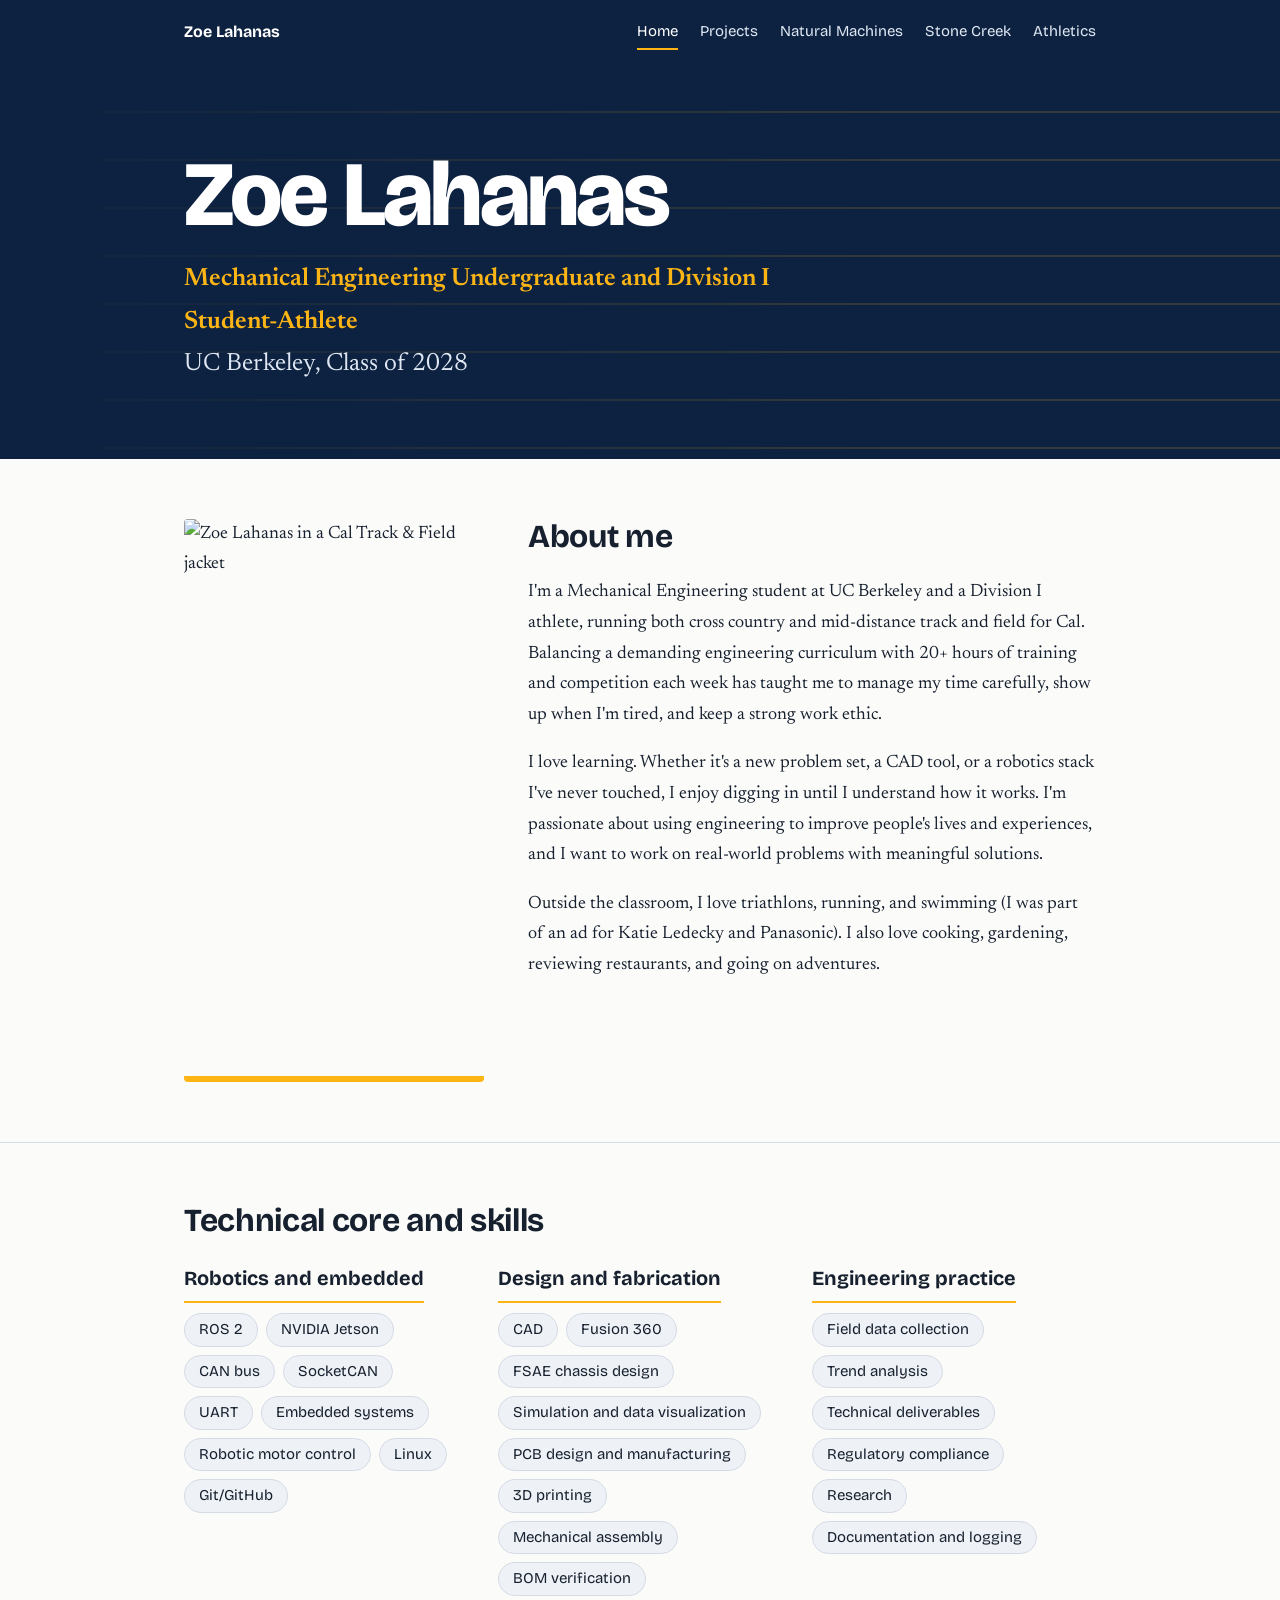
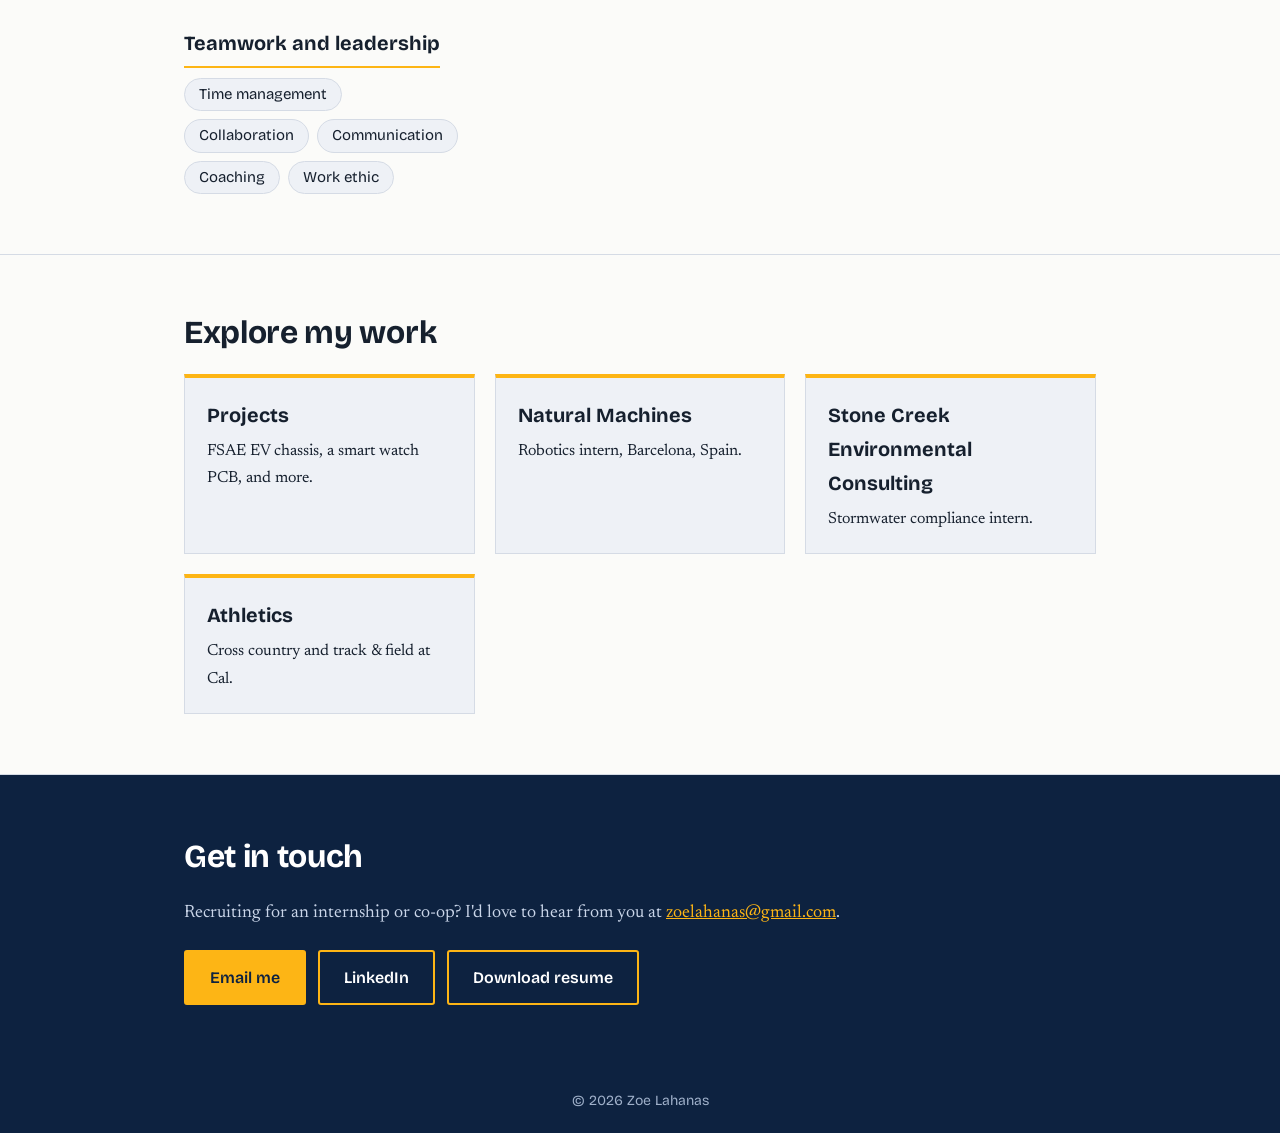
==== index.html @ f95262c6 "Add files via upload" ====
<!DOCTYPE html>
<html lang="en"><head><meta charset="utf-8"><meta name="viewport" content="width=device-width,initial-scale=1">
<title>Zoe Lahanas | Mechanical Engineering and D1 Athlete, UC Berkeley</title><meta name="description" content="Zoe Lahanas: Mechanical Engineering undergraduate and Division I student-athlete at UC Berkeley, Class of 2028.">
<link rel="preconnect" href="https://fonts.googleapis.com"><link rel="preconnect" href="https://fonts.gstatic.com" crossorigin><link href="https://fonts.googleapis.com/css2?family=Bricolage+Grotesque:opsz,wght@12..96,500;12..96,700;12..96,800&family=Newsreader:ital,opsz,wght@0,6..72,400;0,6..72,600;1,6..72,400&display=swap" rel="stylesheet"><link rel="stylesheet" href="style.css"></head><body>
<header class="site"><nav aria-label="Main"><a class="brand" href="index.html">Zoe Lahanas</a><a href="index.html" aria-current="page">Home</a><a href="projects.html">Projects</a><a href="natural-machines.html">Natural Machines</a><a href="stone-creek.html">Stone Creek</a><a href="athletics.html">Athletics</a></nav></header>
<div class="hero"><div class="wrap"><h1>Zoe Lahanas</h1>
<p><strong>Mechanical Engineering Undergraduate and Division I Student-Athlete</strong><br>UC Berkeley, Class of 2028</p></div></div>
<section id="about"><div class="wrap about"><img src="assets/zoe-headshot.jpg" alt="Zoe Lahanas in a Cal Track &amp; Field jacket" width="450" height="563"><div>
<h2>About me</h2>
<p>I'm a Mechanical Engineering student at UC Berkeley and a Division I athlete, running both cross country and mid-distance track and field for Cal. Balancing a demanding engineering curriculum with 20+ hours of training and competition each week has taught me to manage my time carefully, show up when I'm tired, and keep a strong work ethic.</p>
<p>I love learning. Whether it's a new problem set, a CAD tool, or a robotics stack I've never touched, I enjoy digging in until I understand how it works. I'm passionate about using engineering to improve people's lives and experiences, and I want to work on real-world problems with meaningful solutions.</p>
<p>Outside the classroom, I love triathlons, running, and swimming (I was part of an ad for Katie Ledecky and Panasonic). I also love cooking, gardening, reviewing restaurants, and going on adventures.</p>
</div></div></section>
<section id="skills"><div class="wrap"><h2>Technical core and skills</h2><div class="skills">
<div><h3>Robotics and embedded</h3><ul class="tags"><li class="tag">ROS 2</li><li class="tag">NVIDIA Jetson</li><li class="tag">CAN bus</li><li class="tag">SocketCAN</li><li class="tag">UART</li><li class="tag">Embedded systems</li><li class="tag">Robotic motor control</li><li class="tag">Linux</li><li class="tag">Git/GitHub</li></ul></div>
<div><h3>Design and fabrication</h3><ul class="tags"><li class="tag">CAD</li><li class="tag">Fusion 360</li><li class="tag">FSAE chassis design</li><li class="tag">Simulation and data visualization</li><li class="tag">PCB design and manufacturing</li><li class="tag">3D printing</li><li class="tag">Mechanical assembly</li><li class="tag">BOM verification</li></ul></div>
<div><h3>Engineering practice</h3><ul class="tags"><li class="tag">Field data collection</li><li class="tag">Trend analysis</li><li class="tag">Technical deliverables</li><li class="tag">Regulatory compliance</li><li class="tag">Research</li><li class="tag">Documentation and logging</li></ul></div>
<div><h3>Teamwork and leadership</h3><ul class="tags"><li class="tag">Time management</li><li class="tag">Collaboration</li><li class="tag">Communication</li><li class="tag">Coaching</li><li class="tag">Work ethic</li></ul></div>
</div></div></section>
<section><div class="wrap"><h2>Explore my work</h2><div class="cards">
<a class="card" href="projects.html"><h3>Projects</h3><p>FSAE EV chassis, a smart watch PCB, and more.</p></a>
<a class="card" href="natural-machines.html"><h3>Natural Machines</h3><p>Robotics intern, Barcelona, Spain.</p></a>
<a class="card" href="stone-creek.html"><h3>Stone Creek Environmental Consulting</h3><p>Stormwater compliance intern.</p></a>
<a class="card" href="athletics.html"><h3>Athletics</h3><p>Cross country and track &amp; field at Cal.</p></a>
</div></div></section>
<section class="contact" id="contact"><div class="wrap"><h2>Get in touch</h2>
<p>Recruiting for an internship or co-op? I'd love to hear from you at <a href="mailto:zoelahanas@gmail.com">zoelahanas@gmail.com</a>.</p>
<div class="btns"><a class="btn primary" href="mailto:zoelahanas@gmail.com">Email me</a>
<a class="btn" href="https://www.linkedin.com/in/zoe-lahanas" target="_blank" rel="noopener">LinkedIn</a>
<a class="btn" href="assets/Zoe_Lahanas_Resume.pdf" download>Download resume</a></div></div></section><footer>&copy; 2026 Zoe Lahanas</footer></body></html>
---- style.css ----
:root{--navy:#0d2240;--blue:#003262;--gold:#fdb515;--ink:#16202e;--mist:#eef1f6;--paper:#fbfbf9;--line:#d5dbe5}
@media (prefers-color-scheme:dark){:root{--ink:#e8ecf3;--paper:#0b1626;--mist:#12233a;--line:#26374f;--blue:#9cc3f0}}
*{box-sizing:border-box}html{scroll-behavior:smooth}
body{margin:0;background:var(--paper);color:var(--ink);font:18px/1.7 'Newsreader',Georgia,serif}
h1,h2,h3,nav,.btn,.tag,th{font-family:'Bricolage Grotesque','Helvetica Neue',Arial,sans-serif}
a{color:var(--blue)}a:focus-visible,.btn:focus-visible{outline:3px solid var(--gold);outline-offset:3px}
.wrap{max-width:960px;margin:0 auto;padding:0 24px}
header.site{background:var(--navy);position:sticky;top:0;z-index:5}
nav{display:flex;flex-wrap:wrap;gap:4px 22px;padding:14px 24px;max-width:960px;margin:0 auto;align-items:center}
nav a{color:#dfe7f3;text-decoration:none;font-size:15px;padding:4px 0;border-bottom:2px solid transparent}
nav a:hover,nav a[aria-current]{border-color:var(--gold);color:#fff}
nav .brand{font-weight:700;color:#fff;margin-right:auto;font-size:16px}
.hero{background:var(--navy);color:#fff;padding:84px 0 72px;position:relative;overflow:hidden}
.hero::before{content:"";position:absolute;inset:0;background:repeating-linear-gradient(180deg,transparent 0 46px,rgba(253,181,21,.16) 46px 48px);-webkit-mask:linear-gradient(90deg,transparent,#000 70%);mask:linear-gradient(90deg,transparent,#000 70%)}
.hero .wrap{position:relative}
.hero h1{font-size:clamp(44px,9vw,92px);line-height:1;margin:0 0 18px;letter-spacing:-.03em;font-weight:800}
.hero p{font-size:clamp(19px,2.6vw,25px);margin:0;max-width:640px;color:#dfe7f3}
.hero p strong{color:var(--gold);font-weight:600}
.page-head{background:var(--navy);color:#fff;padding:56px 0 44px;border-bottom:4px solid var(--gold)}
.page-head h1{margin:0 0 6px;font-size:clamp(34px,6vw,56px);letter-spacing:-.02em}
.page-head p{margin:0;color:#c9d5e8}
section{padding:60px 0}section+section{border-top:1px solid var(--line)}
h2{font-size:32px;line-height:1.15;margin:0 0 22px;letter-spacing:-.01em}
h3{font-size:20px;margin:0 0 4px}
.about{display:grid;grid-template-columns:300px 1fr;gap:44px;align-items:start}
.about img{width:100%;border-radius:4px;display:block;border-bottom:6px solid var(--gold)}
.about p{margin:0 0 1em;max-width:62ch}
.skills{display:grid;grid-template-columns:repeat(auto-fit,minmax(260px,1fr));gap:30px}
.skills h3{border-bottom:2px solid var(--gold);padding-bottom:6px;margin-bottom:10px;display:inline-block}
ul.plain{list-style:none;margin:0;padding:0}ul.plain li{padding:3px 0}
.tags{display:flex;flex-wrap:wrap;gap:8px;margin:0;padding:0;list-style:none}
.tag{background:var(--mist);border:1px solid var(--line);border-radius:99px;padding:3px 14px;font-size:15px}
.entry{padding:26px 0;border-top:1px solid var(--line)}.entry:first-of-type{border-top:0;padding-top:0}
.meta{color:color-mix(in srgb,var(--ink) 65%,transparent);font-size:16px;margin:0 0 10px}
.entry ul{margin:8px 0;padding-left:1.2em;max-width:68ch}
.soon{background:var(--mist);border-left:4px solid var(--gold);padding:12px 16px;margin:14px 0 0;font-size:16px;max-width:68ch}
.cards{display:grid;grid-template-columns:repeat(auto-fit,minmax(280px,1fr));gap:20px}
.card{display:block;border:1px solid var(--line);border-top:4px solid var(--gold);padding:20px 22px;text-decoration:none;color:inherit;background:var(--mist)}
.card:hover{border-top-color:var(--blue)}.card p{margin:6px 0 0;font-size:16px}
table{border-collapse:collapse;width:100%;max-width:560px}
th,td{text-align:left;padding:9px 12px;border-bottom:1px solid var(--line)}th{font-size:15px}
td:last-child{font-variant-numeric:tabular-nums;font-weight:600}
.cols{display:grid;grid-template-columns:repeat(auto-fit,minmax(300px,1fr));gap:40px}
.contact{background:var(--navy);color:#fff;padding:64px 0}
.contact h2{color:#fff}.contact p{color:#c9d5e8;margin:0 0 22px}.contact a:not(.btn){color:var(--gold)}
.btns{display:flex;flex-wrap:wrap;gap:12px}
.btn{display:inline-block;padding:12px 24px;font-weight:600;font-size:16px;text-decoration:none;border:2px solid var(--gold);color:#fff;border-radius:3px}
.btn.primary{background:var(--gold);color:var(--navy)}.btn:hover{background:#fff;border-color:#fff;color:var(--navy)}
footer{padding:20px 0;font-size:14px;text-align:center;background:var(--navy);color:#9fb0c9;font-family:'Bricolage Grotesque',sans-serif}
@media(max-width:720px){.about{grid-template-columns:1fr}.about img{max-width:280px}section{padding:44px 0}}
@media(prefers-reduced-motion:reduce){html{scroll-behavior:auto}}
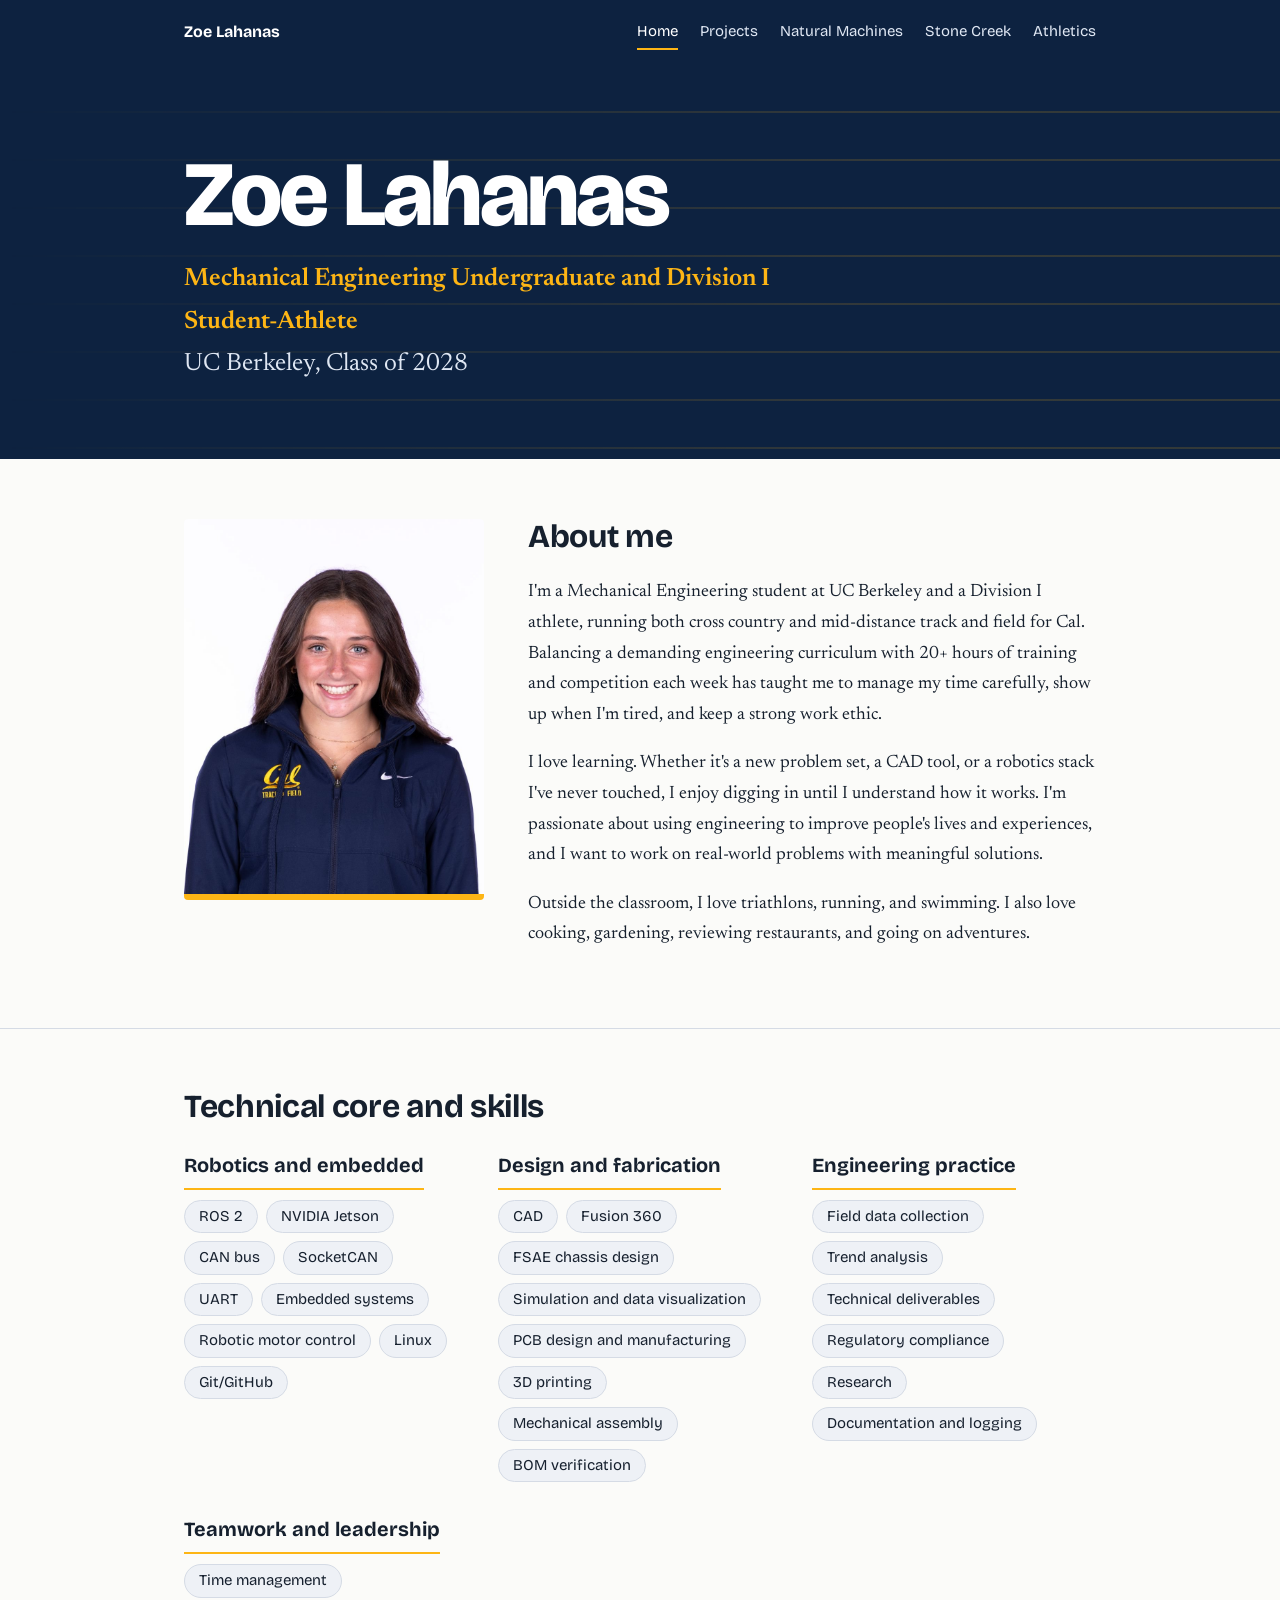
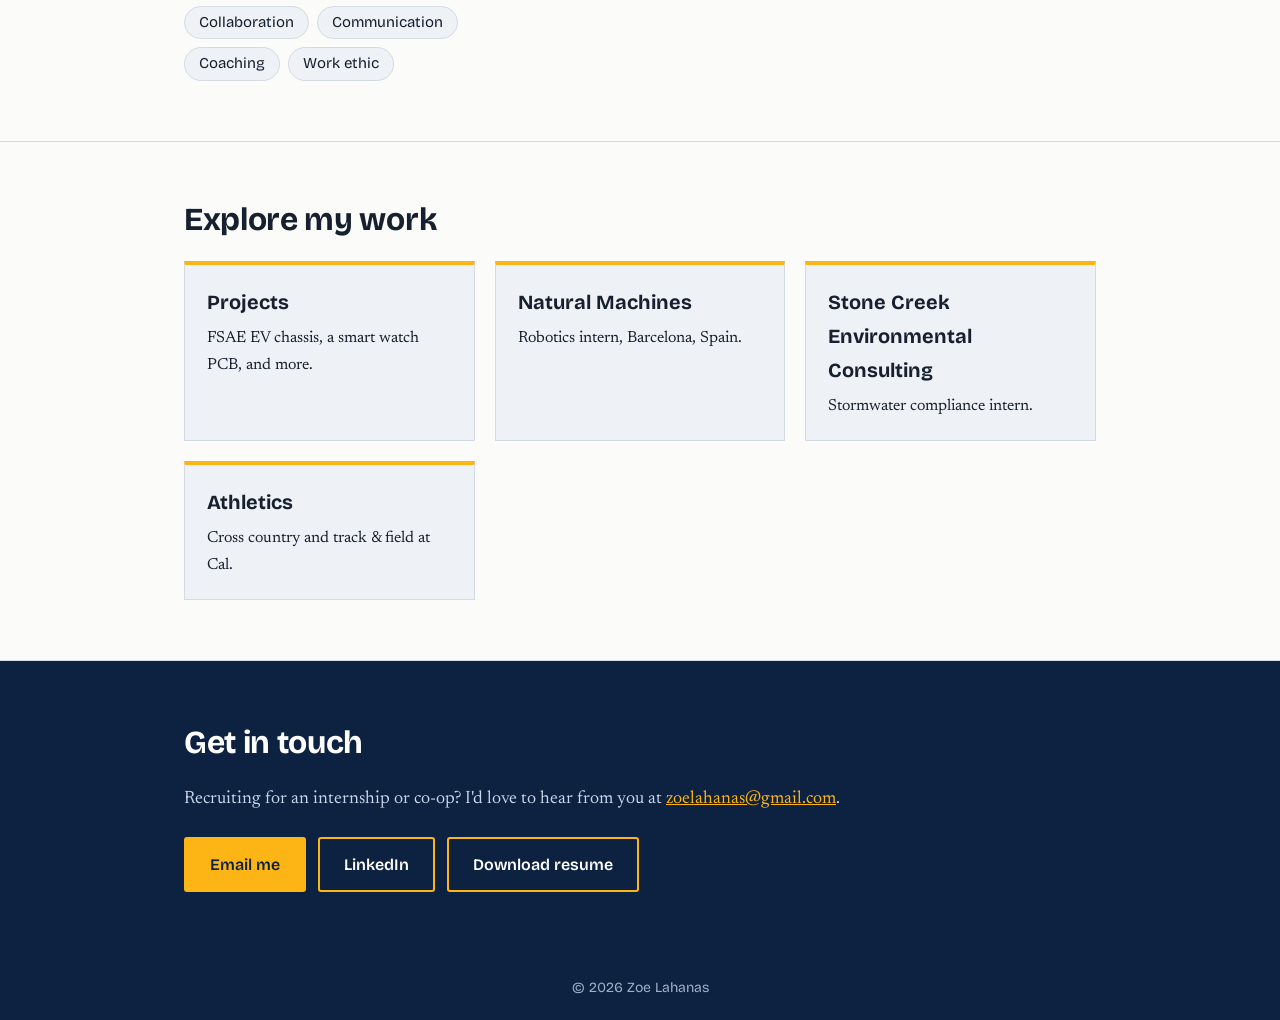
==== commit 8bdc6c8d: "Remove Katie Ledecky mention from home page about section Co-Authored-By: Claude Sonnet 4.6 <noreply" ====
--- a/index.html
+++ b/index.html
@@ -9,7 +9,7 @@
 <h2>About me</h2>
 <p>I'm a Mechanical Engineering student at UC Berkeley and a Division I athlete, running both cross country and mid-distance track and field for Cal. Balancing a demanding engineering curriculum with 20+ hours of training and competition each week has taught me to manage my time carefully, show up when I'm tired, and keep a strong work ethic.</p>
 <p>I love learning. Whether it's a new problem set, a CAD tool, or a robotics stack I've never touched, I enjoy digging in until I understand how it works. I'm passionate about using engineering to improve people's lives and experiences, and I want to work on real-world problems with meaningful solutions.</p>
-<p>Outside the classroom, I love triathlons, running, and swimming (I was part of an ad for Katie Ledecky and Panasonic). I also love cooking, gardening, reviewing restaurants, and going on adventures.</p>
+<p>Outside the classroom, I love triathlons, running, and swimming. I also love cooking, gardening, reviewing restaurants, and going on adventures.</p>
 </div></div></section>
 <section id="skills"><div class="wrap"><h2>Technical core and skills</h2><div class="skills">
 <div><h3>Robotics and embedded</h3><ul class="tags"><li class="tag">ROS 2</li><li class="tag">NVIDIA Jetson</li><li class="tag">CAN bus</li><li class="tag">SocketCAN</li><li class="tag">UART</li><li class="tag">Embedded systems</li><li class="tag">Robotic motor control</li><li class="tag">Linux</li><li class="tag">Git/GitHub</li></ul></div>
--- a/style.css
+++ b/style.css
@@ -23,7 +23,7 @@
 h2{font-size:32px;line-height:1.15;margin:0 0 22px;letter-spacing:-.01em}
 h3{font-size:20px;margin:0 0 4px}
 .about{display:grid;grid-template-columns:300px 1fr;gap:44px;align-items:start}
-.about img{width:100%;border-radius:4px;display:block;border-bottom:6px solid var(--gold)}
+.about img{width:100%;height:auto;border-radius:4px;display:block;border-bottom:6px solid var(--gold)}
 .about p{margin:0 0 1em;max-width:62ch}
 .skills{display:grid;grid-template-columns:repeat(auto-fit,minmax(260px,1fr));gap:30px}
 .skills h3{border-bottom:2px solid var(--gold);padding-bottom:6px;margin-bottom:10px;display:inline-block}
@@ -31,8 +31,33 @@
 .tags{display:flex;flex-wrap:wrap;gap:8px;margin:0;padding:0;list-style:none}
 .tag{background:var(--mist);border:1px solid var(--line);border-radius:99px;padding:3px 14px;font-size:15px}
 .entry{padding:26px 0;border-top:1px solid var(--line)}.entry:first-of-type{border-top:0;padding-top:0}
+.entry-row{display:flex;gap:24px;align-items:start}
+.entry-video{width:30%;min-width:140px;border-radius:4px;flex-shrink:0}
+.blue-text{color:var(--blue)}
+@media(max-width:720px){.entry-row{flex-direction:column}.entry-video{width:100%}}
 .meta{color:color-mix(in srgb,var(--ink) 65%,transparent);font-size:16px;margin:0 0 10px}
 .entry ul{margin:8px 0;padding-left:1.2em;max-width:68ch}
+.record-hero{background:var(--navy);color:#fff;text-align:center;padding:48px 24px;border-radius:4px;margin-bottom:32px;border-bottom:4px solid var(--gold)}
+.record-num{display:block;font-family:'Bricolage Grotesque','Helvetica Neue',Arial,sans-serif;font-size:clamp(64px,12vw,108px);font-weight:800;color:var(--gold);line-height:1}
+.record-time{display:block;font-family:'Bricolage Grotesque','Helvetica Neue',Arial,sans-serif;font-size:clamp(28px,5vw,48px);font-weight:700;color:#fff;margin-top:8px}
+.record-label{display:block;font-size:16px;color:#c9d5e8;margin-top:8px}
+.award-cards{display:flex;flex-direction:column;gap:10px;margin-top:12px}
+.award-card{display:flex;gap:14px;align-items:start;background:var(--mist);border:1px solid var(--line);border-left:4px solid var(--gold);padding:14px 16px;border-radius:3px}
+.award-icon{font-size:20px;flex-shrink:0;line-height:1.3}
+.award-card strong{font-family:'Bricolage Grotesque','Helvetica Neue',Arial,sans-serif;display:block;margin-bottom:2px}
+.award-card p{margin:4px 0 0;font-size:15px;color:color-mix(in srgb,var(--ink) 70%,transparent);max-width:60ch}
+.stat-boxes{display:grid;grid-template-columns:repeat(3,1fr);gap:16px;margin-bottom:32px}
+.stat-box{background:var(--navy);color:#fff;padding:24px 16px;text-align:center;border-radius:4px;border-bottom:4px solid var(--gold)}
+.stat-num{display:block;font-family:'Bricolage Grotesque','Helvetica Neue',Arial,sans-serif;font-size:clamp(36px,5vw,56px);font-weight:800;color:var(--gold);line-height:1}
+.stat-label{display:block;font-size:14px;margin-top:8px;color:#c9d5e8}
+.hs-row{display:flex;gap:32px;align-items:start}
+.hs-row img{width:35%;min-width:160px;border-radius:4px;flex-shrink:0;object-fit:cover}
+@media(max-width:720px){.stat-boxes{grid-template-columns:1fr 1fr}.hs-row{flex-direction:column}.hs-row img{width:100%}}
+.photo-grid{display:grid;grid-template-columns:1.4fr 1fr;grid-template-rows:1fr 1fr;gap:10px;margin-top:24px;height:260px}
+.photo-grid video{grid-row:1/3;width:100%;height:100%;object-fit:cover;border-radius:6px;display:block}
+.photo-grid img{width:100%;height:100%;object-fit:cover;border-radius:6px;display:block}
+.photo-grid img:first-of-type{border-radius:6px 6px 0 0}
+@media(max-width:600px){.photo-grid{grid-template-columns:1fr;grid-template-rows:auto;height:auto}.photo-grid video{grid-row:auto;height:280px}.photo-grid img{height:200px}}
 .soon{background:var(--mist);border-left:4px solid var(--gold);padding:12px 16px;margin:14px 0 0;font-size:16px;max-width:68ch}
 .cards{display:grid;grid-template-columns:repeat(auto-fit,minmax(280px,1fr));gap:20px}
 .card{display:block;border:1px solid var(--line);border-top:4px solid var(--gold);padding:20px 22px;text-decoration:none;color:inherit;background:var(--mist)}
@@ -45,7 +70,7 @@
 .contact h2{color:#fff}.contact p{color:#c9d5e8;margin:0 0 22px}.contact a:not(.btn){color:var(--gold)}
 .btns{display:flex;flex-wrap:wrap;gap:12px}
 .btn{display:inline-block;padding:12px 24px;font-weight:600;font-size:16px;text-decoration:none;border:2px solid var(--gold);color:#fff;border-radius:3px}
-.btn.primary{background:var(--gold);color:var(--navy)}.btn:hover{background:#fff;border-color:#fff;color:var(--navy)}
+.btn.primary{background:var(--gold);color:var(--navy)}.btn.blue{background:var(--blue);border-color:var(--blue);color:#fff}.btn:hover{background:#fff;border-color:#fff;color:var(--navy)}
 footer{padding:20px 0;font-size:14px;text-align:center;background:var(--navy);color:#9fb0c9;font-family:'Bricolage Grotesque',sans-serif}
 @media(max-width:720px){.about{grid-template-columns:1fr}.about img{max-width:280px}section{padding:44px 0}}
 @media(prefers-reduced-motion:reduce){html{scroll-behavior:auto}}
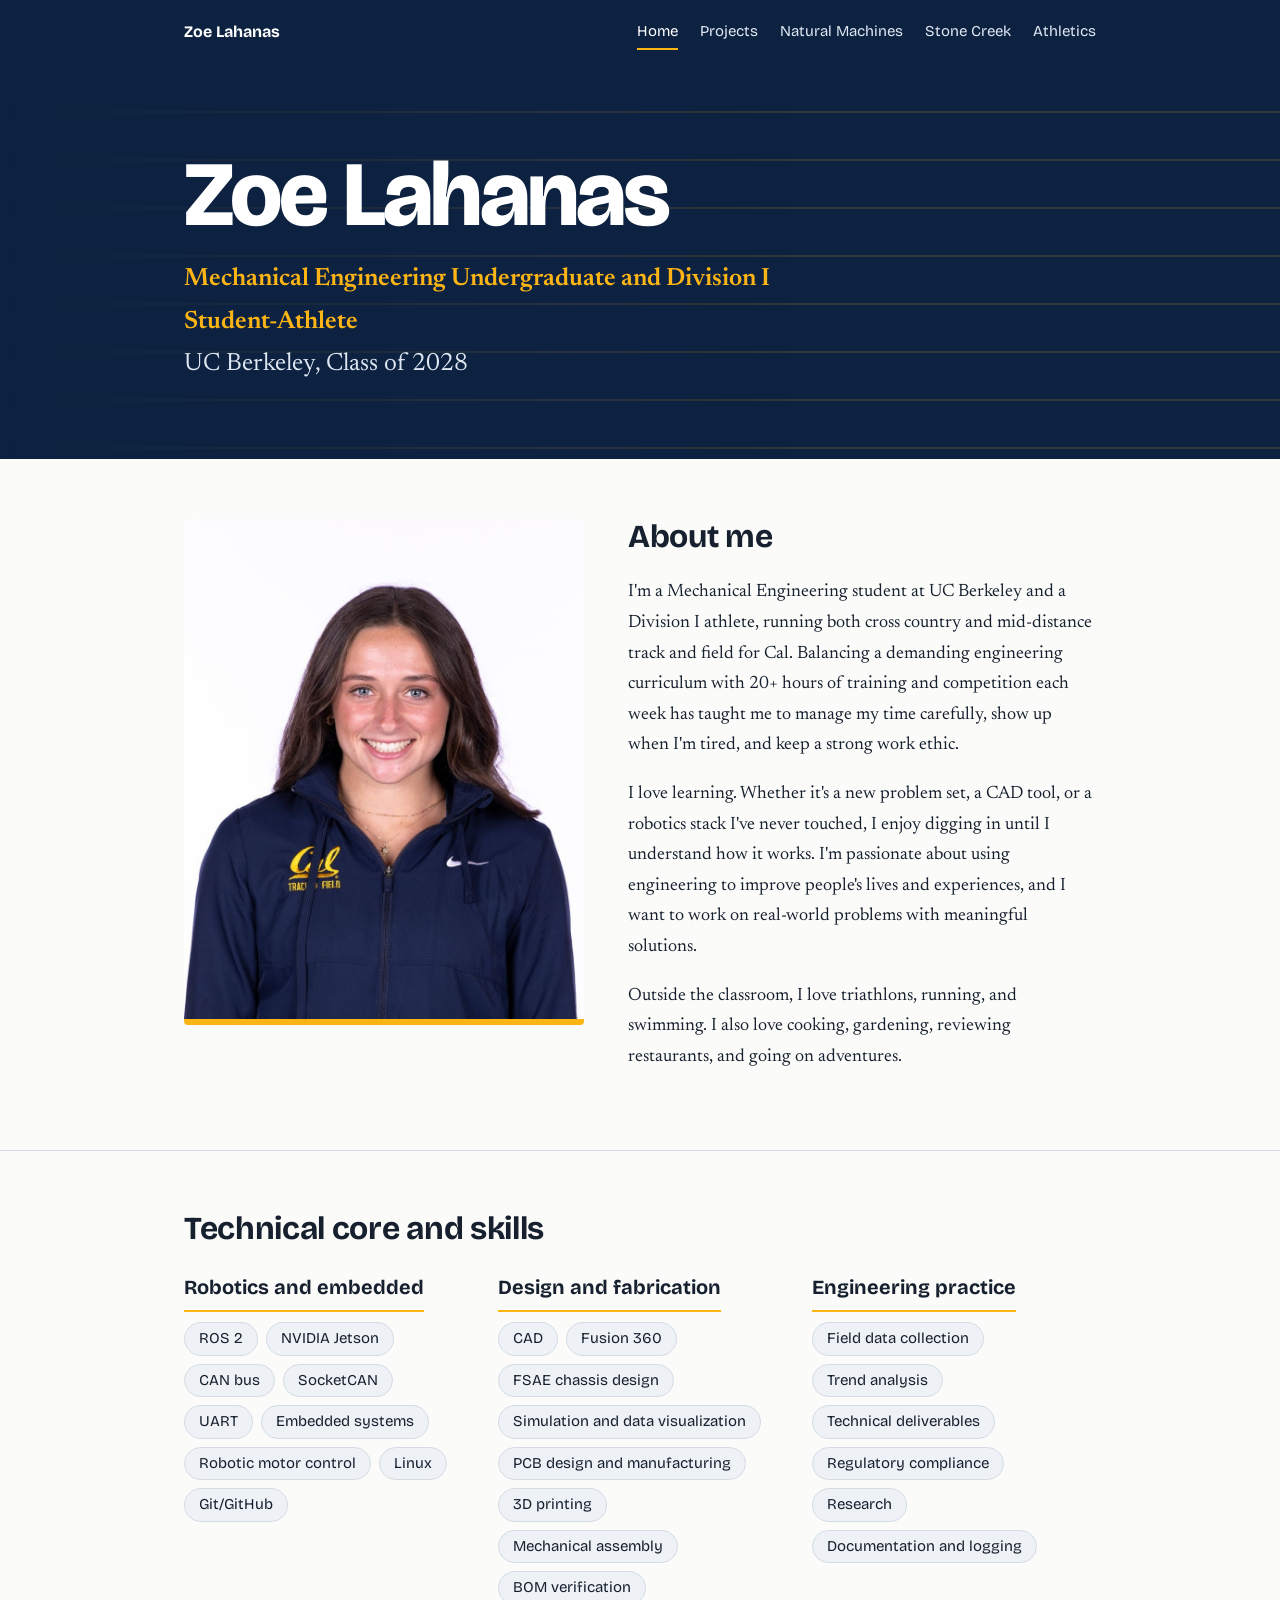
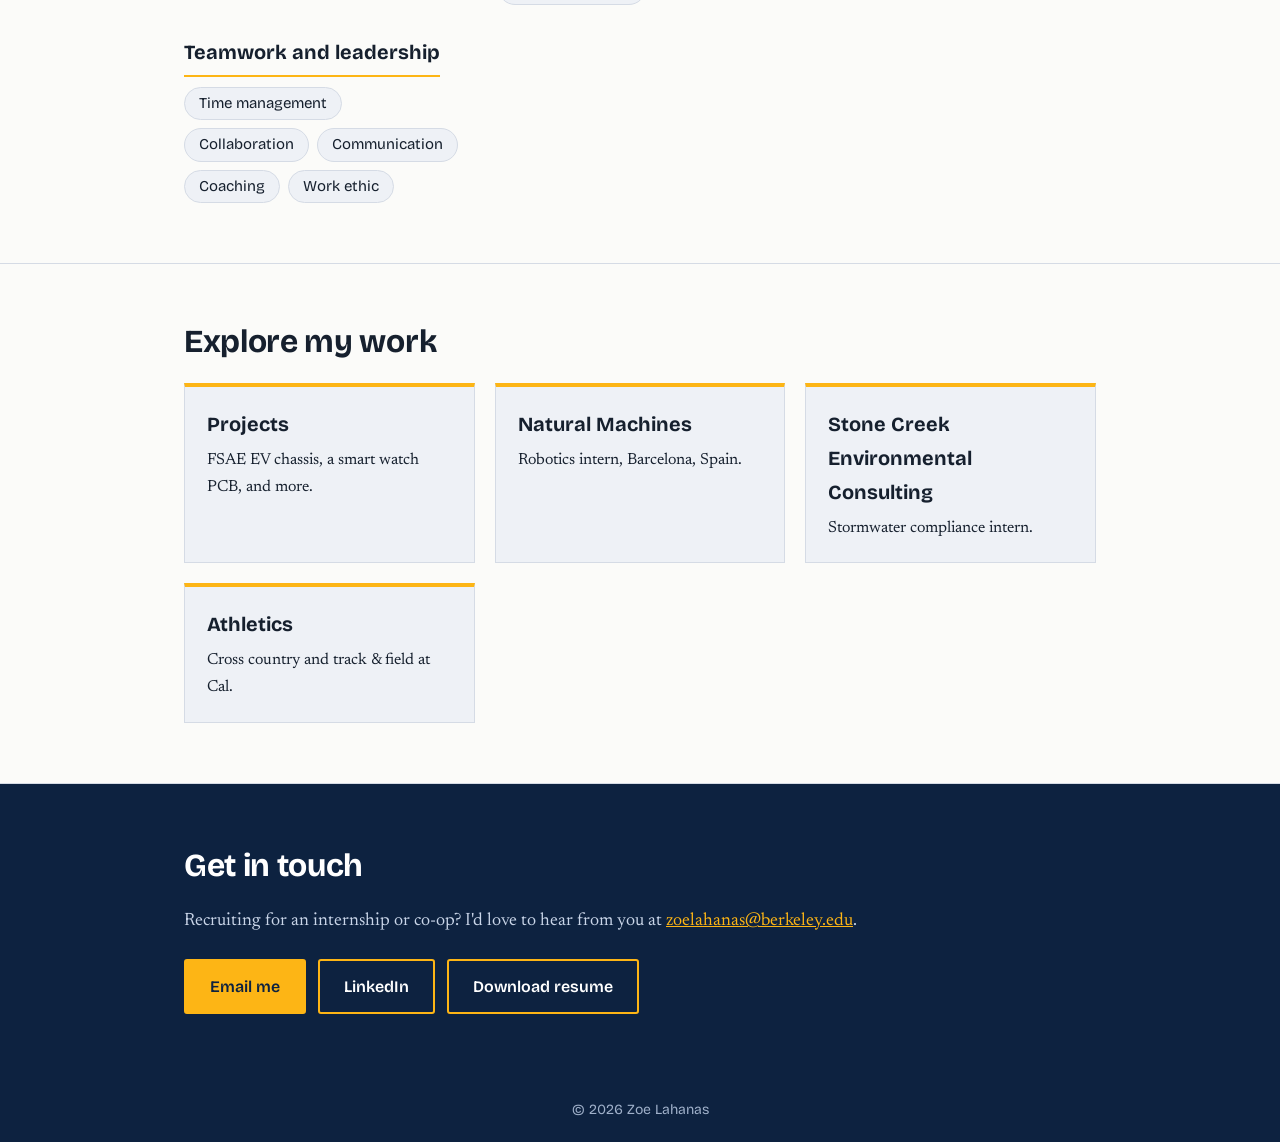
==== commit b281df65: "Update contact email to zoelahanas@berkeley.edu across all pages Co-Authored-By: Claude Sonnet 4.6 <" ====
--- a/index.html
+++ b/index.html
@@ -24,7 +24,7 @@
 <a class="card" href="athletics.html"><h3>Athletics</h3><p>Cross country and track &amp; field at Cal.</p></a>
 </div></div></section>
 <section class="contact" id="contact"><div class="wrap"><h2>Get in touch</h2>
-<p>Recruiting for an internship or co-op? I'd love to hear from you at <a href="mailto:zoelahanas@gmail.com">zoelahanas@gmail.com</a>.</p>
-<div class="btns"><a class="btn primary" href="mailto:zoelahanas@gmail.com">Email me</a>
+<p>Recruiting for an internship or co-op? I'd love to hear from you at <a href="mailto:zoelahanas@berkeley.edu">zoelahanas@berkeley.edu</a>.</p>
+<div class="btns"><a class="btn primary" href="mailto:zoelahanas@berkeley.edu">Email me</a>
 <a class="btn" href="https://www.linkedin.com/in/zoe-lahanas" target="_blank" rel="noopener">LinkedIn</a>
 <a class="btn" href="assets/Zoe_Lahanas_Resume.pdf" download>Download resume</a></div></div></section><footer>&copy; 2026 Zoe Lahanas</footer></body></html>
--- a/style.css
+++ b/style.css
@@ -22,7 +22,7 @@
 section{padding:60px 0}section+section{border-top:1px solid var(--line)}
 h2{font-size:32px;line-height:1.15;margin:0 0 22px;letter-spacing:-.01em}
 h3{font-size:20px;margin:0 0 4px}
-.about{display:grid;grid-template-columns:300px 1fr;gap:44px;align-items:start}
+.about{display:grid;grid-template-columns:400px 1fr;gap:44px;align-items:start}
 .about img{width:100%;height:auto;border-radius:4px;display:block;border-bottom:6px solid var(--gold)}
 .about p{margin:0 0 1em;max-width:62ch}
 .skills{display:grid;grid-template-columns:repeat(auto-fit,minmax(260px,1fr));gap:30px}
@@ -53,11 +53,10 @@
 .hs-row{display:flex;gap:32px;align-items:start}
 .hs-row img{width:35%;min-width:160px;border-radius:4px;flex-shrink:0;object-fit:cover}
 @media(max-width:720px){.stat-boxes{grid-template-columns:1fr 1fr}.hs-row{flex-direction:column}.hs-row img{width:100%}}
-.photo-grid{display:grid;grid-template-columns:1.4fr 1fr;grid-template-rows:1fr 1fr;gap:10px;margin-top:24px;height:260px}
+.photo-grid{display:grid;grid-template-columns:1.4fr 1fr;grid-template-rows:190px 190px;gap:10px;margin-top:24px}
 .photo-grid video{grid-row:1/3;width:100%;height:100%;object-fit:cover;border-radius:6px;display:block}
 .photo-grid img{width:100%;height:100%;object-fit:cover;border-radius:6px;display:block}
-.photo-grid img:first-of-type{border-radius:6px 6px 0 0}
-@media(max-width:600px){.photo-grid{grid-template-columns:1fr;grid-template-rows:auto;height:auto}.photo-grid video{grid-row:auto;height:280px}.photo-grid img{height:200px}}
+@media(max-width:600px){.photo-grid{grid-template-columns:1fr;grid-template-rows:auto}.photo-grid video{grid-row:auto;height:260px}.photo-grid img{height:200px}}
 .soon{background:var(--mist);border-left:4px solid var(--gold);padding:12px 16px;margin:14px 0 0;font-size:16px;max-width:68ch}
 .cards{display:grid;grid-template-columns:repeat(auto-fit,minmax(280px,1fr));gap:20px}
 .card{display:block;border:1px solid var(--line);border-top:4px solid var(--gold);padding:20px 22px;text-decoration:none;color:inherit;background:var(--mist)}
